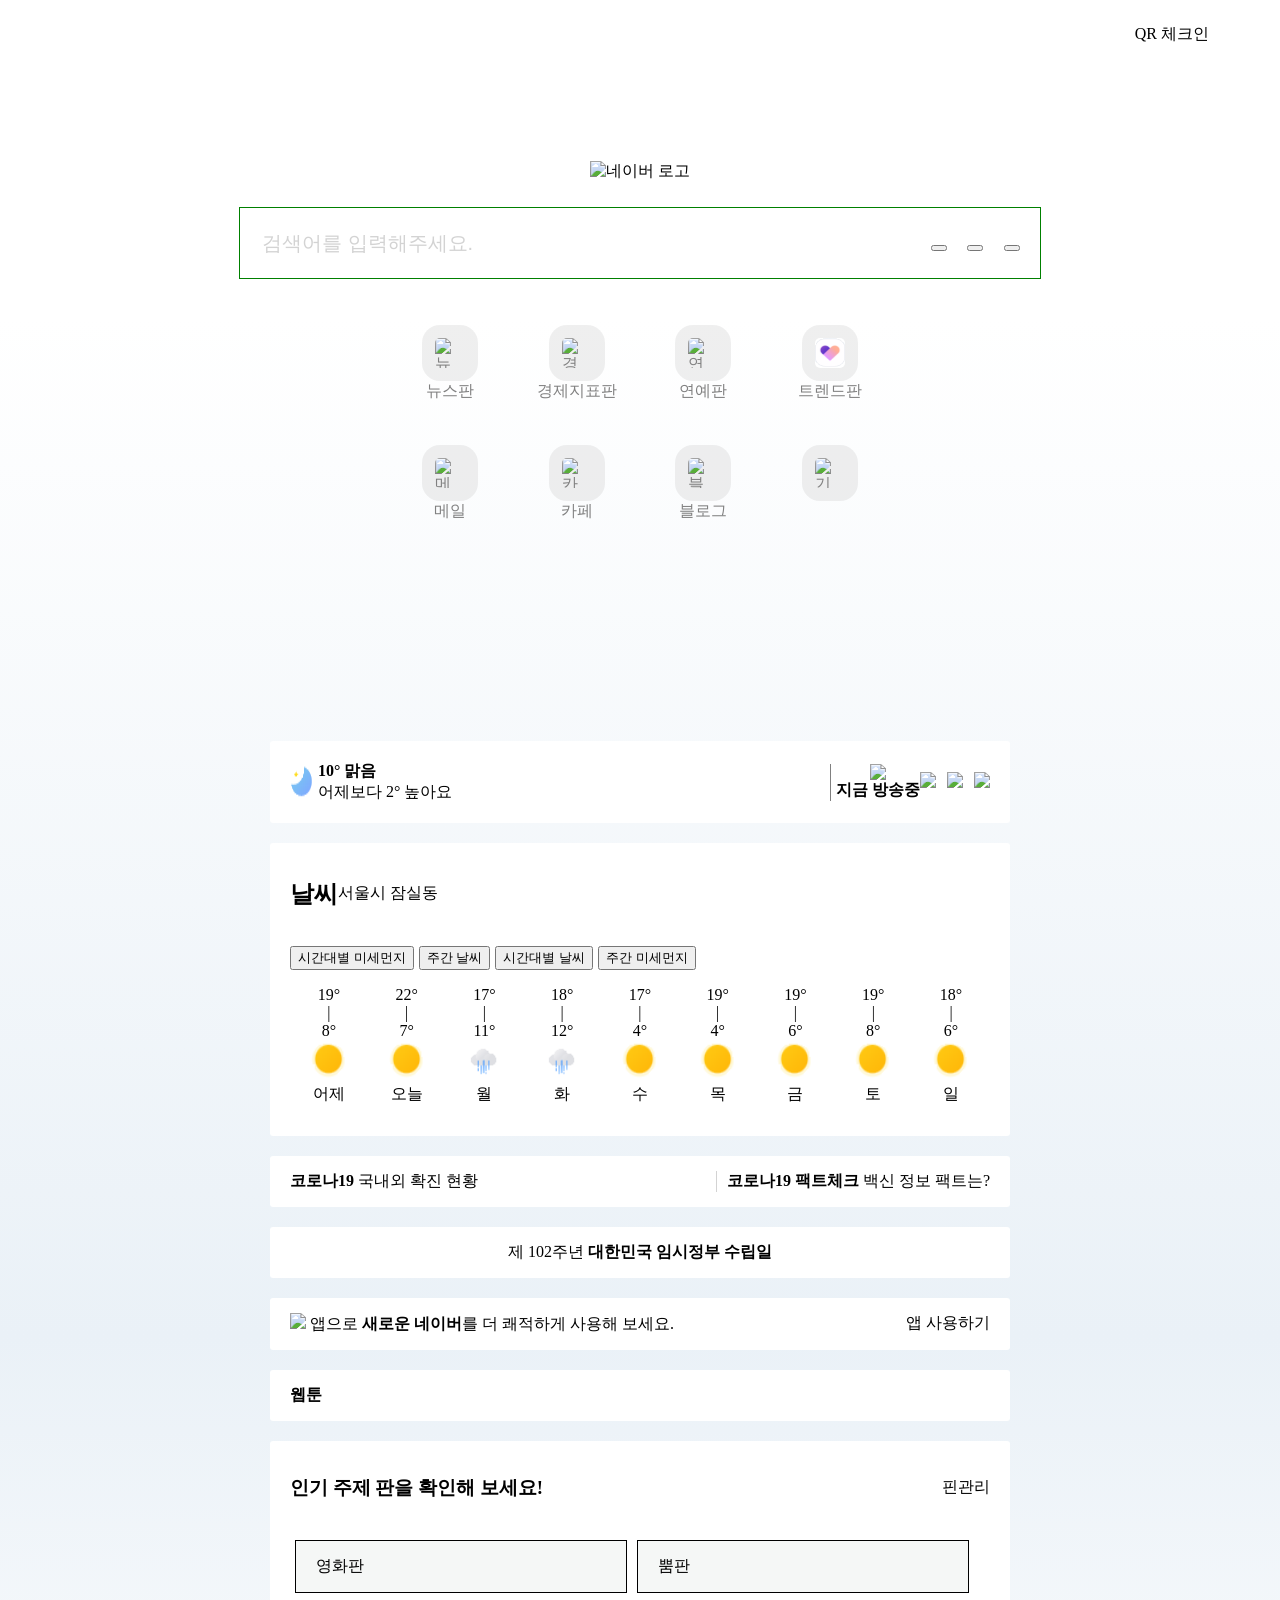
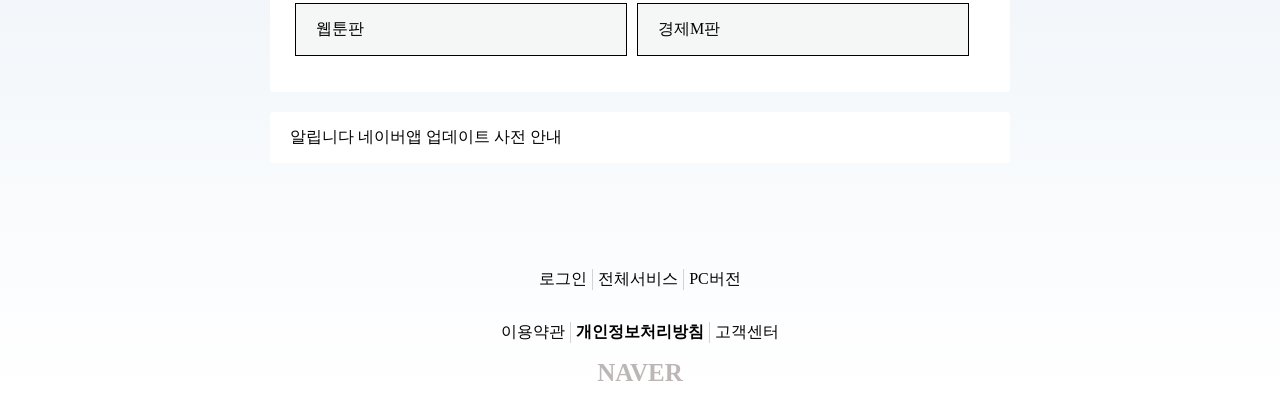
==== Quest02/Quest/index.html @ e65229eb "index와사진" ====
<!DOCTYPE html>

<html>


<head>

	<meta charset="UTF-8">

	<meta name="viewport" content="width=device-width, initial-scale=1.0">

	<meta http-equiv="X-UA-Compatible" content="IE=edge">

	<meta name="description" content="네이버 페이지의 구조를 따라 만들어봅니다.">

	<meta name="author" content="hyebin">

	<meta name="keywords" content="네이버, 네이버 따라만들기, 네이버 구조">

	<title>네이버</title>

	<script src="https://kit.fontawesome.com/5963137a15.js" crossorigin="anonymous"></script>

	<link rel="stylesheet" href="#">

	<script src="#"></script>

	<style>
		li {
			list-style: none;
		}

		a {
			text-decoration: none;
			color: black;
		}

		header {
			margin-bottom: 80px;
		}

		ul{
			padding: 0;
		}

		body {
			/* Permalink - use to edit and share this gradient: https://colorzilla.com/gradient-editor/#ffffff+16,eaf1f7+67,ffffff+100 */
			background: rgb(255,255,255); /* Old browsers */
			background: -moz-linear-gradient(top,  rgba(255,255,255,1) 16%, rgba(234,241,247,1) 67%, rgba(255,255,255,1) 100%); /* FF3.6-15 */
			background: -webkit-linear-gradient(top,  rgba(255,255,255,1) 16%,rgba(234,241,247,1) 67%,rgba(255,255,255,1) 100%); /* Chrome10-25,Safari5.1-6 */
			background: linear-gradient(to bottom,  rgba(255,255,255,1) 16%,rgba(234,241,247,1) 67%,rgba(255,255,255,1) 100%); /* W3C, IE10+, FF16+, Chrome26+, Opera12+, Safari7+ */
			filter: progid:DXImageTransform.Microsoft.gradient( startColorstr='#ffffff', endColorstr='#ffffff',GradientType=0 ); /* IE6-9 */
		}

		main,
		footer {
			display: flex;
			flex-direction: column;
			align-items: center;
			padding-top: 80px;
		}

		/* header menu */
		.menu {
			display: flex;
			justify-content: space-between;
			align-items: center;
		}

		.menu>ul {
			width: 150px;
			/* 여기 왜 안 늘리면 안되지? 언제 크기 고정이 됐을까? 알아보자*/
			display: flex;
			justify-content: space-around;
		}

		/* header logo */
		.logo {
			text-align: center;
			/* 가운데 정렬 차이점들좀 알아보자 일단 다 만들어 보고*/
			padding-top: 100px;
		}

		.logo>img {
			width: 300px;
		}

		/* header search */
		.search {
			display: flex;
			justify-content: center;
			margin-top: 25px;
		}

		.search_content {
			display: flex;
			justify-content: space-between;
			align-items: center;
			border: solid 1px green;
			width: 800px;
			height: 70px;
		}

		.search_content>ul {
			display: flex;
			width: 130px;
			justify-content: space-evenly;
		}

		.search_content input {
			width: 600px;
			height: 40px;
			margin-left: 20px;
			font-size: 20px;
			border: none;
		}

		.search_content input::placeholder {
			color: lightgray;
		}

		.search_content input:focus {
			outline: none;
		}

		/* nav */
		nav {
			display: flex;
			justify-content: center;
			margin-top: 20px;
		}

		nav>ul {
			display: flex;
			flex-wrap: wrap;
			justify-content: space-between;
			width: 500px;
		}

		nav img {
			width: 30px;
			height: 30px;
			padding: 13px;
			border: 1px solid none;
			background-color: rgba(128, 128, 128, 0.127);
			border-radius: 18px;

		}

		nav div {
			display: flex;
			flex-direction: column;
			align-items: center;
			width: 100px;
			height: 100px;
			margin: 10px;
		}

		nav a {
			color: gray;
		}

		/* main container */
		.container {
			width: 700px;
			background-color: white;
			margin-top: 10px;
			margin-bottom: 10px;
			border-radius: 3px;
			padding: 15px 20px 15px 20px;
		}

		/* main now */
		.now {
			display: flex;
			align-items: center;
			justify-content: space-between;
		}

		.now_weather {
			display: flex;
		}

		.now_weather_write {
			display: flex;
			flex-direction: column;
		}

		.now_broad {
			display: flex;
			align-items: center;
		}

		.now_broad_write {
			display: flex;
			flex-direction: column;
			align-items: center;
			border-left: 1px solid gray;
			padding-left: 5px;
		}

		.now ul {
			display: flex;
			width: 70px;
			justify-content: space-between;
		}

		/* main weather */
		.weather_head {
			display: flex;
			align-items: center;
			justify-content: space-between;
		}

		.weather_head2 {
			display: flex;
			align-items: center;
		}

		.weather_list > ul{
			display: flex;
		}

		.weather_list li{
			margin-right: 5px;
		}

		.weather_month > ul{
			display: flex;
			justify-content: space-around;
		}
		.weather_month > ul > li > ul{
			display: flex;
			flex-direction: column;
    		align-items: center;
		}
		.weather_month img{
			height: 40px;
			width: 40px;
		}

		/* main covid */
		.covid{
			display: flex;
			justify-content: space-between;
		}
		.covid div:nth-child(2){
			border-left: 1px solid lightgray;
			padding-left: 10px;
		}

		/* main day */
		.day{
			display: flex;
			align-items: center;
			justify-content: center;
		}

		/* main app */
		.app{
			display: flex;
			justify-content: space-between;
		}

		/* main webtoon */
		.webtoon > a{
			display: flex;
			justify-content: space-between;
		}
		
		/* main board */
		.board > div{
			display: flex;
			justify-content: space-between;
			align-items: center;
		}
		.board > ul {
			display: flex;
			width: 700px;
    		flex-wrap: wrap;
		}
		.board>ul>li {
 			width: 290px;
   		 	border: 1px solid black;
 		  	padding: 15px 20px 15px 20px;
			margin: 5px;
			background-color: #f5f7f6;
		}

		.fa-chevron-right{
			text-align: right;
		}
		
		.board li > a{
			display: flex;
			align-items: center;
    		justify-content: space-between;
		}

		.update>a{
			display: flex;
			justify-content: space-between;
		}

		/* footer */
		.service{
			display: flex;
			align-items: center;
    		justify-content: center;
			flex-direction: column;
		}
		.service>ul{
			display: flex;
		}
		.service li:nth-child(2){
			border-right: 1px solid lightgray;
			border-left: 1px solid lightgray;
			padding-left: 5px;
			padding-right: 5px;
		}
		.service li{
			padding-left: 5px;
			padding-right: 5px;
		}
		.service_naver{
			font-size: 25px;
   	 		font-weight: bold;
    		color: #bcb6b6;
		}
	</style>

</head>

<body>

	<header>

		<div class="menu">
			<i class="fas fa-bars"></i>
			<ul>
				<li><a href="#">QR 체크인</a></li>
				<li><a href="#"><i class="fab fa-cc-apple-pay"></i></a></li>
				<li><a href="#"><i class="fas fa-print"></i></a></li>
			</ul>
		</div>

		<div class="logo">
			<img class="logo_img" src="img/Naver.png" alt="네이버 로고">
		</div>


		<section class="search">
			<div class="search_content">
				<form action="#">
					<input type="text" name="search_input" placeholder="검색어를 입력해주세요.">
				</form>
				<ul>
					<li><button><i class="fas fa-microphone"></i></button></li>
					<li><button><i class="fas fa-camera"></i></button></li>
					<li><button><i class="fas fa-map-marker-alt"></i></button></li>
				</ul>
			</div>
		</section>


		<nav>
			<ul>
				<li>
					<a href="main.html">
						<div>
							<img src="https://s.pstatic.net/static/www/mobile/edit/20220303_0/upload_1646297330983vHTOQ.png"
								alt="뉴스판">
							<span>뉴스판</span>
						</div>
					</a>
				</li>
				<li>
					<a href="main.html">
						<div>
							<img src="https://s.pstatic.net/static/www/mobile/edit/2021/0426/upload_16194098613516y6da.png"
								alt="경제지표판">
							<span>경제지표판</span>
						</div>
					</a>
				</li>
				<li>
					<a href="main.html">
						<div>
							<img src="https://s.pstatic.net/static/www/mobile/edit/2021/0426/upload_1619409873291ZKgsb.png"
								alt="연예판">
							<span>연예판</span>
						</div>
					</a>
				</li>
				<li>
					<a href="main.html">
						<div>
							<img src="img/트렌드판.png" alt="트렌드판">
							<span>트렌드판</span>
						</div>
					</a>
				</li>
				<li>
					<a href="main.html">
						<div>
							<img src="https://s.pstatic.net/static/www/mobile/edit/2020/0319/mobile_19411917574.png"
								alt="메일">
							<span>메일</span>
						</div>
					</a>
				</li>
				<li>
					<a href="main.html">
						<div>
							<img src="https://s.pstatic.net/static/www/mobile/edit/2020/0319/mobile_191015178706.png"
								alt="카페">
							<span>카페</span>
						</div>
					</a>
				</li>
				<li>
					<a href="main.html">
						<div>
							<img src="https://s.pstatic.net/static/www/mobile/edit/2020/0319/mobile_181505455420.png"
								alt="블로그">
							<span>블로그</span>
						</div>
					</a>
				</li>
				<li>
					<a href="main.html">
						<div>
							<img src="https://s.pstatic.net/static/www/mobile/edit/2021/0427/upload_1619497854375Q53rw.png"
								alt="기타">
						</div>
					</a>
				</li>
			</ul>
		</nav>
	</header>

	<main>

		<!-- 첫 번째 : 현재 날씨 & 방송 start-->
		<div class="now container">
			<div class="now_weather">
				<img src="img/달.png">
				<div class="now_weather_write">
					<strong>10° 맑음</strong>
					<span>어제보다 2° 높아요</span>
				</div>
			</div>
			<div class="now_broad">
				<div class="now_broad_write">
					<img src="img/now.png">
					<strong>지금 방송중</strong>
				</div>
				<ul>
					<li><a href="#"><img src="img/방송1.png"></a></li>
					<li><a href="#"><img src="img/방송2.png"></a></li>
					<li><a href="#"><img src="img/방송3.png"></a></li>
				</ul>
			</div>
		</div>
		<!-- 첫 번째 end -->

		<!-- 두 번째 : 날씨 start-->
		<section class="weather container">
			<div class="weather_head">
				<div class="weather_head2">
					<h2>날씨</h2>
					<span>서울시 잠실동</span>
					<i class="fa-solid fa-location-crosshairs"></i>
				</div>
				<i class="fa-solid fa-chevron-up"></i></a>
			</div>
			<div class="weather_list">
				<ul>
					<li><button>시간대별 미세먼지</button></li>
					<li><button>주간 날씨</button></li>
					<li><button>시간대별 날씨</button></li>
					<li><button>주간 미세먼지</button></li>
				</ul>
			</div>
			<div class="weather_month">
				<ul>
					<li>
						<ul>
							<li>19°</li>
							<li>|</li>
							<li>8°</li>
							<li><img src="img/해.png" alt="해"></li>
							<li>어제</li>
						</ul>
					</li>
					<li>
						<ul>
							<li>22°</li>
							<li>|</li>
							<li>7°</li>
							<li><img src="img/해.png" alt="해"></li>
							<li>오늘</li>
						</ul>
					</li>
					<li>
						<ul>
							<li>17°</li>
							<li>|</li>
							<li>11°</li>
							<li><img src="img/비.png" alt="비"></li>
							<li>월</li>
						</ul>
					</li>
					<li>
						<ul>
							<li>18°</li>
							<li>|</li>
							<li>12°</li>
							<li><img src="img/비.png" alt="비"></li>
							<li>화</li>
						</ul>
					</li>
					<li>
						<ul>
							<li>17°</li>
							<li>|</li>
							<li>4°</li>
							<li><img src="img/해.png" alt="해"></i></li>
							<li>수</li>
						</ul>
					</li>
					<li>
						<ul>
							<li>19°</li>
							<li>|</li>
							<li>4°</li>
							<li><img src="img/해.png" alt="해"></li>
							<li>목</li>
						</ul>
					</li>
					<li>
						<ul>
							<li>19°</li>
							<li>|</li>
							<li>6°</li>
							<li><img src="img/해.png" alt="해"></li>
							<li>금</li>
						</ul>
					</li>
					<li>
						<ul>
							<li>19°</li>
							<li>|</li>
							<li>8°</li>
							<li><img src="img/해.png" alt="해"></li>
							<li>토</li>
						</ul>
					</li>
					<li>
						<ul>
							<li>18°</li>
							<li>|</li>
							<li>6°</li>
							<li><img src="img/해.png" alt="해"></li>
							<li>일</li>
						</ul>
					</li>
				</ul>
			</div>
			</div>
		</section>
		<!-- 두 번째 end-->
		
		<!-- 세 번째 -->
		<div class="covid container">
			<div>
				<i class="fa-solid fa-virus-covid-slash"></i>
				<strong>코로나19</strong>
				<span>국내외 확진 현황</span>
			</div>
			<div>
				<i class="fa-regular fa-circle-xmark"></i>
				<strong>코로나19 팩트체크</strong>
				<span>백신 정보 팩트는?</span>
			</div>
		</div>

		<!-- 네 번째 -->
		<div class="day container">
			<i class="fa-solid fa-building"></i>
			<span>제 102주년 <strong>대한민국 임시정부 수립일</strong></span>
		</div>

		<!-- 다섯 번째 -->
		<div class="app container">
			<span>
				<img src="img/Naverm.jpg">
				<span>앱으로 <strong>새로운 네이버</strong>를 더 쾌적하게 사용해 보세요.</span>
			</span>
			<a href="#">앱 사용하기</a>
		</div>

		<!-- 여섯 번째 -->
		<div class="webtoon container">
			<a href="#">
				<strong>웹툰</strong>
				<i class="fa-solid fa-chevron-down"></i>
			</a>
		</div>

		<!-- 일곱 번째 -->
		<!-- 인기 주제판이라는 연관된 주제 -->
		<section class="board container">
			<div>
				<h3>인기 주제 판을 확인해 보세요!</h3>
				<a href="#"><span>핀관리</span></a>
			</div>
			<ul>
				<li><a href="#">
					<span><i class="fa-solid fa-video"></i>영화판</span>
					<i class="fa-solid fa-chevron-right"></i></a>
				</li>
				<li><a href="#"><span><i class="fa-solid fa-book"></i>뿜판</span><i
							class="fa-solid fa-chevron-right"></i></a></li>
				<li><a href="#"><span><i class="fa-solid fa-book-bookmark"></i>웹툰판</span><i
							class="fa-solid fa-chevron-right"></i></a></li>
				<li><a href="#"><span><i class="fa-solid fa-chart-line"></i>경제M판</span><i
							class="fa-solid fa-chevron-right"></i></a></li>
			</ul>
		</section>

		<!-- 여덟 번째 -->
		<div class="update container">
			<a href="#">
				<span>
					<span class="update_report">알립니다</span>
					<span>네이버앱 업데이트 사전 안내</span>
				</span>
				<i class="fa-solid fa-chevron-right"></i>
			</a>
		</div>
	</main>

	<footer>
		<div class="service">
			<ul>
				<li><a href="#">로그인</a></li>
				<li><a href="#">전체서비스</a></li>
				<li><a href="#">PC버전</a></li>
			</ul>
			<ul>
				<li><a href="#">이용약관</a></li>
				<li><a href="#"><strong>개인정보처리방침</strong></a></li>
				<li><a href="#">고객센터</a></li>
			</ul>
			<span class="service_naver">NAVER</span>
		</div>
	</footer>
</body>

</html>
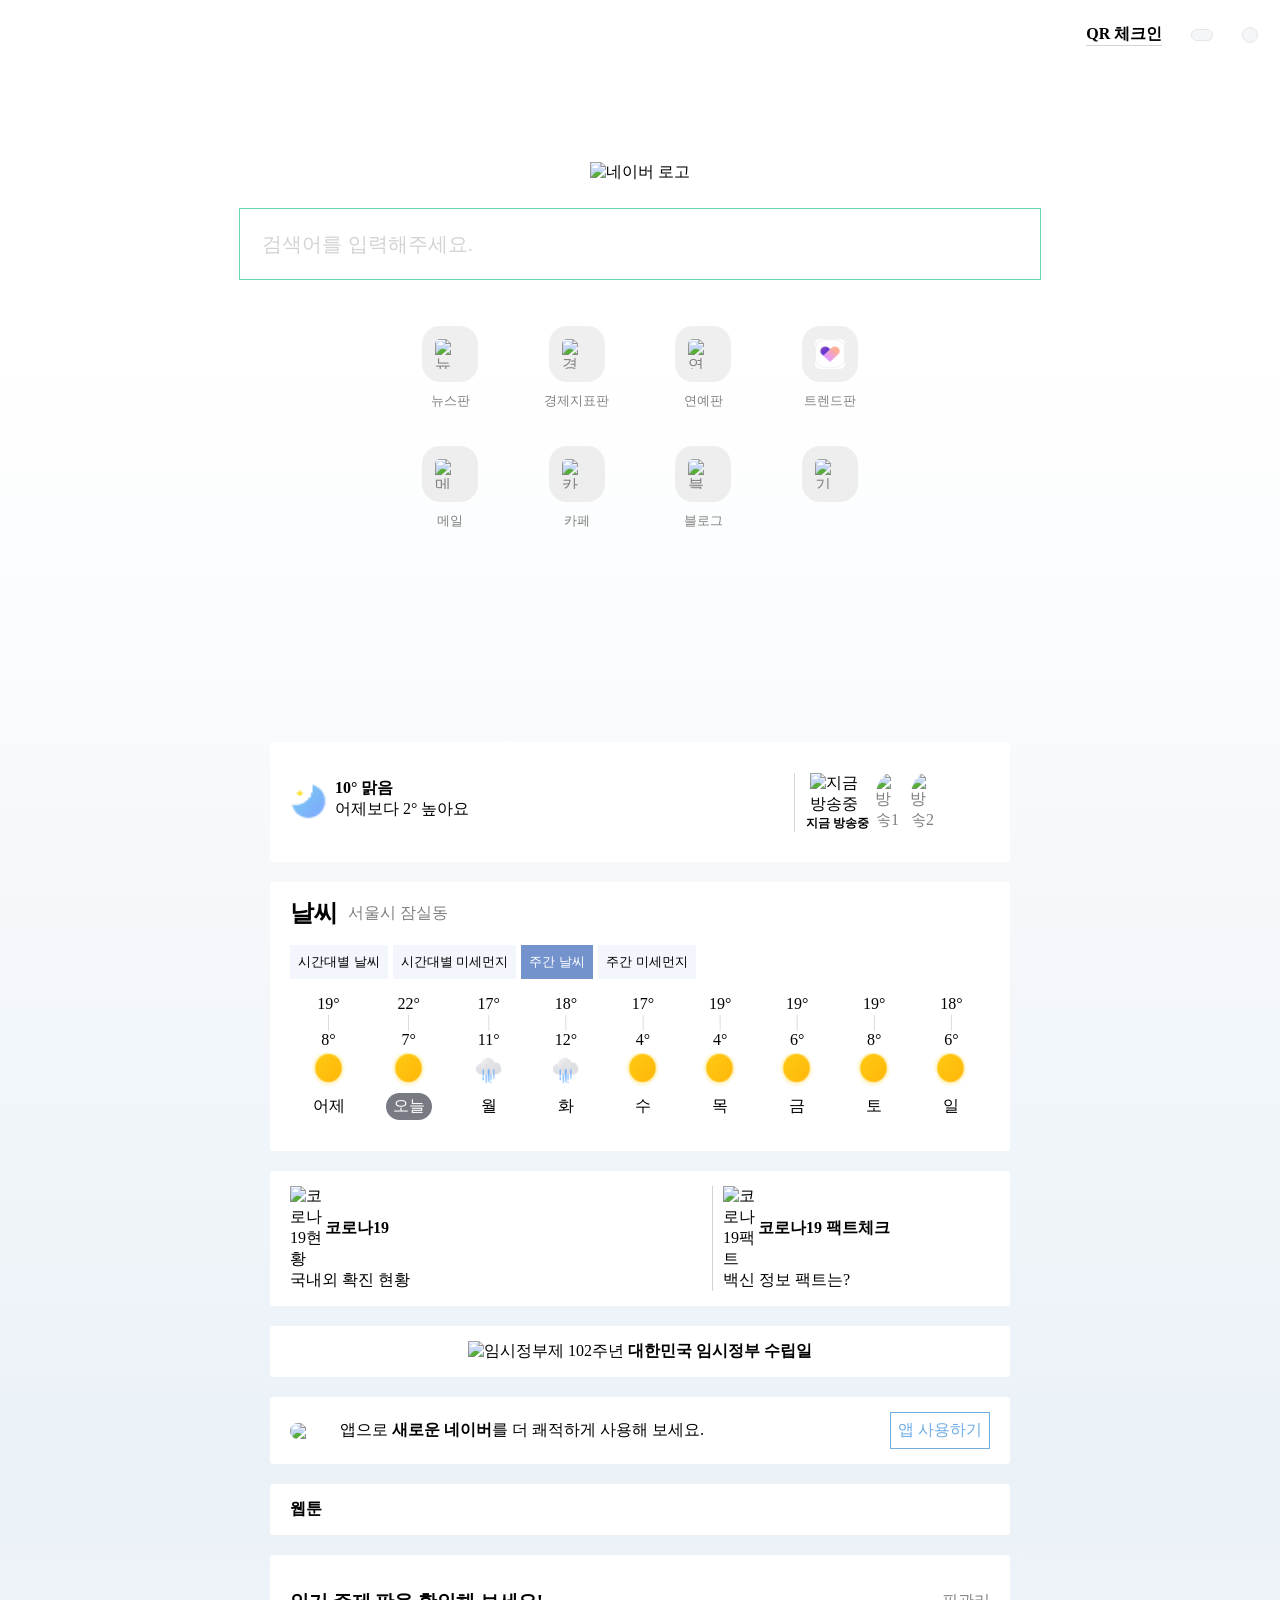
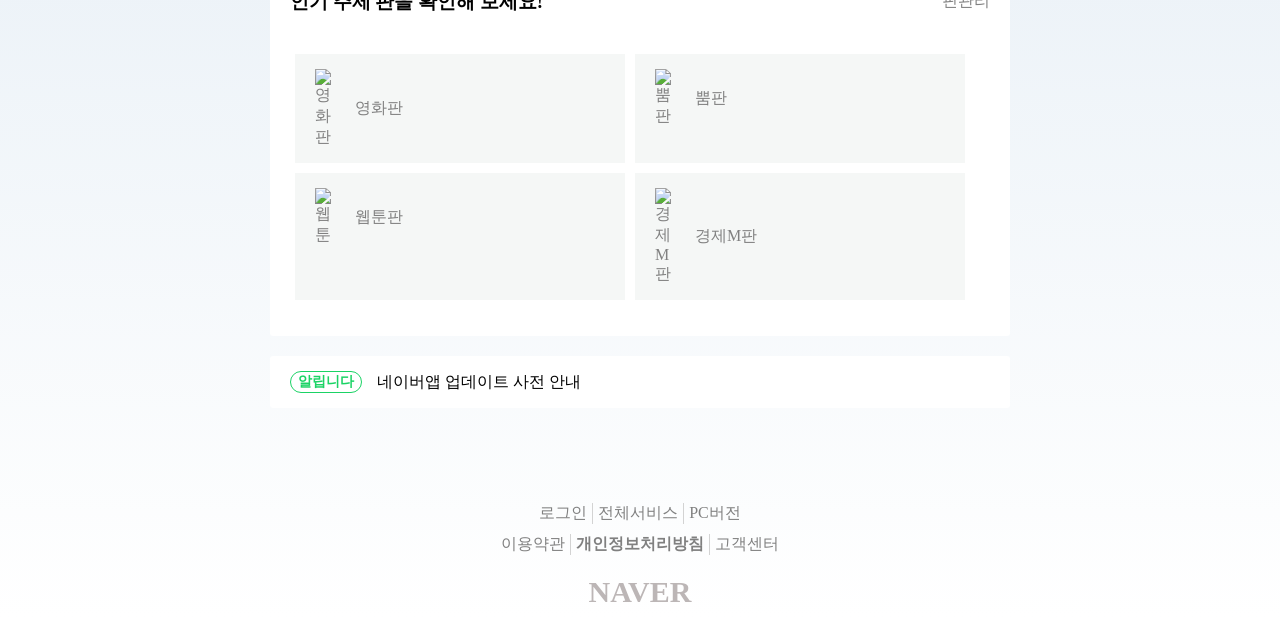
==== commit 4369e54f: "index완료" ====
--- a/Quest02/Quest/index.html
+++ b/Quest02/Quest/index.html
@@ -21,320 +21,16 @@
 
 	<script src="https://kit.fontawesome.com/5963137a15.js" crossorigin="anonymous"></script>
 
-	<link rel="stylesheet" href="#">
+	<link rel="stylesheet" href="index.css">
 
 	<script src="#"></script>
 
-	<style>
-		li {
-			list-style: none;
-		}
-
-		a {
-			text-decoration: none;
-			color: black;
-		}
-
-		header {
-			margin-bottom: 80px;
-		}
-
-		ul{
-			padding: 0;
-		}
-
-		body {
-			/* Permalink - use to edit and share this gradient: https://colorzilla.com/gradient-editor/#ffffff+16,eaf1f7+67,ffffff+100 */
-			background: rgb(255,255,255); /* Old browsers */
-			background: -moz-linear-gradient(top,  rgba(255,255,255,1) 16%, rgba(234,241,247,1) 67%, rgba(255,255,255,1) 100%); /* FF3.6-15 */
-			background: -webkit-linear-gradient(top,  rgba(255,255,255,1) 16%,rgba(234,241,247,1) 67%,rgba(255,255,255,1) 100%); /* Chrome10-25,Safari5.1-6 */
-			background: linear-gradient(to bottom,  rgba(255,255,255,1) 16%,rgba(234,241,247,1) 67%,rgba(255,255,255,1) 100%); /* W3C, IE10+, FF16+, Chrome26+, Opera12+, Safari7+ */
-			filter: progid:DXImageTransform.Microsoft.gradient( startColorstr='#ffffff', endColorstr='#ffffff',GradientType=0 ); /* IE6-9 */
-		}
-
-		main,
-		footer {
-			display: flex;
-			flex-direction: column;
-			align-items: center;
-			padding-top: 80px;
-		}
-
-		/* header menu */
-		.menu {
-			display: flex;
-			justify-content: space-between;
-			align-items: center;
-		}
-
-		.menu>ul {
-			width: 150px;
-			/* 여기 왜 안 늘리면 안되지? 언제 크기 고정이 됐을까? 알아보자*/
-			display: flex;
-			justify-content: space-around;
-		}
-
-		/* header logo */
-		.logo {
-			text-align: center;
-			/* 가운데 정렬 차이점들좀 알아보자 일단 다 만들어 보고*/
-			padding-top: 100px;
-		}
-
-		.logo>img {
-			width: 300px;
-		}
-
-		/* header search */
-		.search {
-			display: flex;
-			justify-content: center;
-			margin-top: 25px;
-		}
-
-		.search_content {
-			display: flex;
-			justify-content: space-between;
-			align-items: center;
-			border: solid 1px green;
-			width: 800px;
-			height: 70px;
-		}
-
-		.search_content>ul {
-			display: flex;
-			width: 130px;
-			justify-content: space-evenly;
-		}
-
-		.search_content input {
-			width: 600px;
-			height: 40px;
-			margin-left: 20px;
-			font-size: 20px;
-			border: none;
-		}
-
-		.search_content input::placeholder {
-			color: lightgray;
-		}
-
-		.search_content input:focus {
-			outline: none;
-		}
-
-		/* nav */
-		nav {
-			display: flex;
-			justify-content: center;
-			margin-top: 20px;
-		}
-
-		nav>ul {
-			display: flex;
-			flex-wrap: wrap;
-			justify-content: space-between;
-			width: 500px;
-		}
-
-		nav img {
-			width: 30px;
-			height: 30px;
-			padding: 13px;
-			border: 1px solid none;
-			background-color: rgba(128, 128, 128, 0.127);
-			border-radius: 18px;
-
-		}
-
-		nav div {
-			display: flex;
-			flex-direction: column;
-			align-items: center;
-			width: 100px;
-			height: 100px;
-			margin: 10px;
-		}
-
-		nav a {
-			color: gray;
-		}
-
-		/* main container */
-		.container {
-			width: 700px;
-			background-color: white;
-			margin-top: 10px;
-			margin-bottom: 10px;
-			border-radius: 3px;
-			padding: 15px 20px 15px 20px;
-		}
-
-		/* main now */
-		.now {
-			display: flex;
-			align-items: center;
-			justify-content: space-between;
-		}
-
-		.now_weather {
-			display: flex;
-		}
-
-		.now_weather_write {
-			display: flex;
-			flex-direction: column;
-		}
-
-		.now_broad {
-			display: flex;
-			align-items: center;
-		}
-
-		.now_broad_write {
-			display: flex;
-			flex-direction: column;
-			align-items: center;
-			border-left: 1px solid gray;
-			padding-left: 5px;
-		}
-
-		.now ul {
-			display: flex;
-			width: 70px;
-			justify-content: space-between;
-		}
-
-		/* main weather */
-		.weather_head {
-			display: flex;
-			align-items: center;
-			justify-content: space-between;
-		}
-
-		.weather_head2 {
-			display: flex;
-			align-items: center;
-		}
-
-		.weather_list > ul{
-			display: flex;
-		}
-
-		.weather_list li{
-			margin-right: 5px;
-		}
-
-		.weather_month > ul{
-			display: flex;
-			justify-content: space-around;
-		}
-		.weather_month > ul > li > ul{
-			display: flex;
-			flex-direction: column;
-    		align-items: center;
-		}
-		.weather_month img{
-			height: 40px;
-			width: 40px;
-		}
-
-		/* main covid */
-		.covid{
-			display: flex;
-			justify-content: space-between;
-		}
-		.covid div:nth-child(2){
-			border-left: 1px solid lightgray;
-			padding-left: 10px;
-		}
-
-		/* main day */
-		.day{
-			display: flex;
-			align-items: center;
-			justify-content: center;
-		}
-
-		/* main app */
-		.app{
-			display: flex;
-			justify-content: space-between;
-		}
-
-		/* main webtoon */
-		.webtoon > a{
-			display: flex;
-			justify-content: space-between;
-		}
-		
-		/* main board */
-		.board > div{
-			display: flex;
-			justify-content: space-between;
-			align-items: center;
-		}
-		.board > ul {
-			display: flex;
-			width: 700px;
-    		flex-wrap: wrap;
-		}
-		.board>ul>li {
- 			width: 290px;
-   		 	border: 1px solid black;
- 		  	padding: 15px 20px 15px 20px;
-			margin: 5px;
-			background-color: #f5f7f6;
-		}
-
-		.fa-chevron-right{
-			text-align: right;
-		}
-		
-		.board li > a{
-			display: flex;
-			align-items: center;
-    		justify-content: space-between;
-		}
-
-		.update>a{
-			display: flex;
-			justify-content: space-between;
-		}
-
-		/* footer */
-		.service{
-			display: flex;
-			align-items: center;
-    		justify-content: center;
-			flex-direction: column;
-		}
-		.service>ul{
-			display: flex;
-		}
-		.service li:nth-child(2){
-			border-right: 1px solid lightgray;
-			border-left: 1px solid lightgray;
-			padding-left: 5px;
-			padding-right: 5px;
-		}
-		.service li{
-			padding-left: 5px;
-			padding-right: 5px;
-		}
-		.service_naver{
-			font-size: 25px;
-   	 		font-weight: bold;
-    		color: #bcb6b6;
-		}
-	</style>
 
 </head>
 
 <body>
 
 	<header>
-
 		<div class="menu">
 			<i class="fas fa-bars"></i>
 			<ul>
@@ -343,12 +39,9 @@
 				<li><a href="#"><i class="fas fa-print"></i></a></li>
 			</ul>
 		</div>
-
 		<div class="logo">
 			<img class="logo_img" src="img/Naver.png" alt="네이버 로고">
 		</div>
-
-
 		<section class="search">
 			<div class="search_content">
 				<form action="#">
@@ -362,85 +55,83 @@
 			</div>
 		</section>
 
-
 		<nav>
 			<ul>
 				<li>
-					<a href="main.html">
-						<div>
+					<div>
+						<a href="main.html">
 							<img src="https://s.pstatic.net/static/www/mobile/edit/20220303_0/upload_1646297330983vHTOQ.png"
 								alt="뉴스판">
 							<span>뉴스판</span>
-						</div>
-					</a>
-				</li>
-				<li>
-					<a href="main.html">
-						<div>
+						</a>
+					</div>
+				</li>
+				<li>
+					<div>
+						<a href="main.html">
 							<img src="https://s.pstatic.net/static/www/mobile/edit/2021/0426/upload_16194098613516y6da.png"
 								alt="경제지표판">
 							<span>경제지표판</span>
-						</div>
-					</a>
-				</li>
-				<li>
-					<a href="main.html">
-						<div>
+						</a>
+					</div>
+				</li>
+				<li>
+					<div>
+						<a href="main.html">
 							<img src="https://s.pstatic.net/static/www/mobile/edit/2021/0426/upload_1619409873291ZKgsb.png"
 								alt="연예판">
 							<span>연예판</span>
-						</div>
-					</a>
-				</li>
-				<li>
-					<a href="main.html">
-						<div>
+						</a>
+					</div>
+				</li>
+				<li>
+					<div>
+						<a href="main.html">
 							<img src="img/트렌드판.png" alt="트렌드판">
 							<span>트렌드판</span>
-						</div>
-					</a>
-				</li>
-				<li>
-					<a href="main.html">
-						<div>
+						</a>
+					</div>
+				</li>
+				<li>
+					<div>
+						<a href="main.html">
 							<img src="https://s.pstatic.net/static/www/mobile/edit/2020/0319/mobile_19411917574.png"
 								alt="메일">
 							<span>메일</span>
-						</div>
-					</a>
-				</li>
-				<li>
-					<a href="main.html">
-						<div>
+						</a>
+					</div>
+				</li>
+				<li>
+					<div>
+						<a href="main.html">
 							<img src="https://s.pstatic.net/static/www/mobile/edit/2020/0319/mobile_191015178706.png"
 								alt="카페">
 							<span>카페</span>
-						</div>
-					</a>
-				</li>
-				<li>
-					<a href="main.html">
-						<div>
+						</a>
+					</div>
+				</li>
+				<li>
+					<div>
+						<a href="main.html">
 							<img src="https://s.pstatic.net/static/www/mobile/edit/2020/0319/mobile_181505455420.png"
 								alt="블로그">
 							<span>블로그</span>
-						</div>
-					</a>
-				</li>
-				<li>
-					<a href="main.html">
-						<div>
+						</a>
+					</div>
+				</li>
+				<li>
+					<div>
+						<a href="main.html">
 							<img src="https://s.pstatic.net/static/www/mobile/edit/2021/0427/upload_1619497854375Q53rw.png"
 								alt="기타">
-						</div>
-					</a>
+						</a>
+					</div>
 				</li>
 			</ul>
 		</nav>
 	</header>
 
 	<main>
-
 		<!-- 첫 번째 : 현재 날씨 & 방송 start-->
 		<div class="now container">
 			<div class="now_weather">
@@ -452,13 +143,12 @@
 			</div>
 			<div class="now_broad">
 				<div class="now_broad_write">
-					<img src="img/now.png">
+					<img src="img/now.png" alt="지금방송중">
 					<strong>지금 방송중</strong>
 				</div>
 				<ul>
-					<li><a href="#"><img src="img/방송1.png"></a></li>
-					<li><a href="#"><img src="img/방송2.png"></a></li>
-					<li><a href="#"><img src="img/방송3.png"></a></li>
+					<li><a href="#"><img src="img/방송1.jfif" alt="방송1"></a></li>
+					<li><a href="#"><img src="img/방송2.jfif" alt="방송2"></a></li>
 				</ul>
 			</div>
 		</div>
@@ -476,9 +166,9 @@
 			</div>
 			<div class="weather_list">
 				<ul>
+					<li><button>시간대별 날씨</button></li>
 					<li><button>시간대별 미세먼지</button></li>
 					<li><button>주간 날씨</button></li>
-					<li><button>시간대별 날씨</button></li>
 					<li><button>주간 미세먼지</button></li>
 				</ul>
 			</div>
@@ -499,7 +189,7 @@
 							<li>|</li>
 							<li>7°</li>
 							<li><img src="img/해.png" alt="해"></li>
-							<li>오늘</li>
+							<li class="today">오늘</li>
 						</ul>
 					</li>
 					<li>
@@ -570,32 +260,36 @@
 			</div>
 		</section>
 		<!-- 두 번째 end-->
-		
+
 		<!-- 세 번째 -->
 		<div class="covid container">
-			<div>
-				<i class="fa-solid fa-virus-covid-slash"></i>
-				<strong>코로나19</strong>
+			<div class="covid_now">
+				<div>
+					<img src="img/코로나1.png" alt="코로나19현황">
+					<strong>코로나19</strong>
+				</div>
 				<span>국내외 확진 현황</span>
 			</div>
-			<div>
-				<i class="fa-regular fa-circle-xmark"></i>
-				<strong>코로나19 팩트체크</strong>
+			<div class="covid_fact">
+				<div>
+					<img src="img/코로나2.png" alt="코로나19팩트">
+					<strong>코로나19 팩트체크</strong>
+				</div>
 				<span>백신 정보 팩트는?</span>
 			</div>
 		</div>
 
 		<!-- 네 번째 -->
 		<div class="day container">
-			<i class="fa-solid fa-building"></i>
-			<span>제 102주년 <strong>대한민국 임시정부 수립일</strong></span>
+			<img src="img/임시정부.png" alt="임시정부">
+			<span>제 102주년&nbsp<strong>대한민국 임시정부 수립일</strong></span>
 		</div>
 
 		<!-- 다섯 번째 -->
 		<div class="app container">
 			<span>
 				<img src="img/Naverm.jpg">
-				<span>앱으로 <strong>새로운 네이버</strong>를 더 쾌적하게 사용해 보세요.</span>
+				<span>앱으로&nbsp<strong>새로운 네이버</strong>를 더 쾌적하게 사용해 보세요.</span>
 			</span>
 			<a href="#">앱 사용하기</a>
 		</div>
@@ -617,15 +311,19 @@
 			</div>
 			<ul>
 				<li><a href="#">
-					<span><i class="fa-solid fa-video"></i>영화판</span>
-					<i class="fa-solid fa-chevron-right"></i></a>
-				</li>
-				<li><a href="#"><span><i class="fa-solid fa-book"></i>뿜판</span><i
-							class="fa-solid fa-chevron-right"></i></a></li>
-				<li><a href="#"><span><i class="fa-solid fa-book-bookmark"></i>웹툰판</span><i
-							class="fa-solid fa-chevron-right"></i></a></li>
-				<li><a href="#"><span><i class="fa-solid fa-chart-line"></i>경제M판</span><i
-							class="fa-solid fa-chevron-right"></i></a></li>
+						<span><img src="https://s.pstatic.net/static/www/mobile/edit/2021/0818/mobile_165213477741.png"
+								alt="영화판">영화판</span>
+						<i class="fa-solid fa-chevron-right"></i></a>
+				</li>
+				<li><a href="#"><span><img
+								src="https://s.pstatic.net/static/www/mobile/edit/2020/0319/mobile_193621924331.png"
+								alt="뿜판">뿜판</span><i class="fa-solid fa-chevron-right"></i></a></li>
+				<li><a href="#"><span><img
+								src="https://s.pstatic.net/static/www/mobile/edit/2020/0319/mobile_192115600814.png"
+								alt="웹툰">웹툰판</span><i class="fa-solid fa-chevron-right"></i></a></li>
+				<li><a href="#"><span><img
+								src="https://s.pstatic.net/static/www/mobile/edit/2020/0319/mobile_193854889669.png"
+								alt="경제M판">경제M판</span><i class="fa-solid fa-chevron-right"></i></a></li>
 			</ul>
 		</section>
 
@@ -633,7 +331,7 @@
 		<div class="update container">
 			<a href="#">
 				<span>
-					<span class="update_report">알립니다</span>
+					<strong class="update_report">알립니다</strong>
 					<span>네이버앱 업데이트 사전 안내</span>
 				</span>
 				<i class="fa-solid fa-chevron-right"></i>
--- a/Quest02/Quest/index.css
+++ b/Quest02/Quest/index.css
@@ -0,0 +1,499 @@
+@font-face {
+    font-family: 'NanumSquareRound';
+    src: url('https://cdn.jsdelivr.net/gh/projectnoonnu/noonfonts_two@1.0/NanumSquareRound.woff') format('woff');
+    font-weight: normal;
+    font-style: normal;
+}
+
+@import url('https://fonts.googleapis.com/css?family=Black+Han+Sans:400');
+
+body {
+    font-family: 'NanumSquareRound';
+}
+
+li {
+    list-style: none;
+}
+
+a {
+    text-decoration: none;
+    color: gray;
+}
+
+header {
+    margin-bottom: 80px;
+}
+
+ul {
+    padding: 0;
+}
+
+body {
+    /* Permalink - use to edit and share this gradient: https://colorzilla.com/gradient-editor/#ffffff+16,eaf1f7+67,ffffff+100 */
+    background: rgb(255, 255, 255);
+    /* Old browsers */
+    background: -moz-linear-gradient(top, rgba(255, 255, 255, 1) 16%, rgba(234, 241, 247, 1) 67%, rgba(255, 255, 255, 1) 100%);
+    /* FF3.6-15 */
+    background: -webkit-linear-gradient(top, rgba(255, 255, 255, 1) 16%, rgba(234, 241, 247, 1) 67%, rgba(255, 255, 255, 1) 100%);
+    /* Chrome10-25,Safari5.1-6 */
+    background: linear-gradient(to bottom, rgba(255, 255, 255, 1) 16%, rgba(234, 241, 247, 1) 67%, rgba(255, 255, 255, 1) 100%);
+    /* W3C, IE10+, FF16+, Chrome26+, Opera12+, Safari7+ */
+    filter: progid:DXImageTransform.Microsoft.gradient(startColorstr='#ffffff', endColorstr='#ffffff', GradientType=0);
+    /* IE6-9 */
+}
+
+main,
+footer {
+    display: flex;
+    flex-direction: column;
+    align-items: center;
+    padding-top: 80px;
+}
+
+span {
+    display: flex;
+    align-items: center;
+}
+
+/* header menu */
+.menu {
+    display: flex;
+    justify-content: space-between;
+    align-items: center;
+}
+
+.menu>ul {
+    width: 200px;
+    /* 왜 ul안 늘리면 flex가 안되는거지? 찾아보자 */
+    display: flex;
+    justify-content: space-around;
+    align-items: center;
+}
+
+.fa-bars {
+    font-size: 25px;
+    color: gray;
+}
+
+.menu a {
+    color: black;
+    font-weight: bold;
+}
+
+.menu li:nth-child(1) {
+    border-bottom: lightgray 1px solid;
+}
+
+.menu li:nth-child(2) {
+    border: 1px solid #e4e5e7;
+    padding: 5px 10px 5px 10px;
+    border-radius: 17px;
+    background-color: #f4f6f8;
+}
+
+.menu li:nth-child(3) {
+    border: 1px solid #e4e5e7;
+    border-radius: 50%;
+    padding: 7px;
+    background-color: #f4f6f8;
+}
+
+.fa-print {
+    font-size: 20px;
+}
+
+.fa-cc-apple-pay {
+    font-size: 20px;
+}
+
+/* header logo */
+.logo {
+    text-align: center;
+    /* 가운데 정렬 차이점들좀 알아보자 일단 다 만들어 보고*/
+    padding-top: 100px;
+}
+
+.logo>img {
+    width: 300px;
+}
+
+/* header search */
+.search {
+    display: flex;
+    justify-content: center;
+    margin-top: 25px;
+}
+
+.search_content {
+    display: flex;
+    justify-content: space-between;
+    align-items: center;
+    border: solid 1px #62d8a9;
+    width: 800px;
+    height: 70px;
+}
+
+.search_content>ul {
+    display: flex;
+    width: 140px;
+    justify-content: space-evenly;
+}
+
+.search_content input {
+    width: 600px;
+    height: 40px;
+    margin-left: 20px;
+    font-size: 20px;
+    border: none;
+}
+
+.search_content input::placeholder {
+    color: lightgray;
+}
+
+.search_content input:focus {
+    outline: none;
+}
+
+.search button {
+    border: none;
+    background-color: white;
+}
+
+.search i {
+    font-size: 25px;
+    background: linear-gradient(to bottom, #07ea64, #d5eddf);
+    -webkit-background-clip: text;
+    color: transparent;
+}
+
+/* nav */
+nav {
+    display: flex;
+    justify-content: center;
+    margin-top: 20px;
+}
+
+nav>ul {
+    display: flex;
+    flex-wrap: wrap;
+    justify-content: space-between;
+    width: 500px;
+}
+
+nav img {
+    width: 30px;
+    height: 30px;
+    padding: 13px;
+    border: 1px solid none;
+    background-color: rgba(128, 128, 128, 0.127);
+    border-radius: 18px;
+
+}
+
+nav a {
+    display: flex;
+    flex-direction: column;
+    align-items: center;
+    width: 100px;
+    height: 100px;
+    margin: 10px;
+}
+
+nav div {
+    color: gray;
+}
+
+nav span {
+    font-size: 13px;
+    margin-top: 10px;
+}
+
+/* main container */
+.container {
+    width: 700px;
+    background-color: white;
+    margin-top: 10px;
+    margin-bottom: 10px;
+    border-radius: 3px;
+    padding: 15px 20px 15px 20px;
+}
+
+/* main now */
+.now {
+    display: flex;
+    align-items: center;
+    justify-content: space-between;
+}
+
+.now_weather {
+    display: flex;
+}
+
+.now_weather_write {
+    display: flex;
+    flex-direction: column;
+}
+
+.now_weather img {
+    width: 45px;
+}
+
+.now_broad {
+    display: flex;
+    align-items: center;
+    margin-right: 50px;
+}
+
+.now_broad_write {
+    display: flex;
+    flex-direction: column;
+    align-items: center;
+    border-left: 1px solid rgb(218, 213, 213);
+    padding-left: 10px;
+}
+
+.now_broad img {
+    width: 60px;
+    margin-left: 5px;
+}
+
+.now_broad strong {
+    font-size: 12px;
+}
+
+.now_broad>ul img {
+    width: 50px;
+    height: 50px;
+    border-radius: 50%;
+}
+
+.now ul {
+    display: flex;
+    width: 70px;
+    justify-content: space-between;
+}
+
+
+/* main weather */
+.weather_head {
+    display: flex;
+    align-items: center;
+    justify-content: space-between;
+}
+
+.weather_head2 {
+    display: flex;
+    align-items: center;
+}
+
+.weather_list>ul {
+    display: flex;
+}
+
+.weather_list li {
+    margin-right: 5px;
+}
+
+.weather_list>ul>li:nth-child(3)>button {
+    background-color: #7493cd;
+    color: white;
+}
+
+.weather_month>ul {
+    display: flex;
+    justify-content: space-around;
+}
+
+.weather_month>ul>li>ul {
+    display: flex;
+    flex-direction: column;
+    align-items: center;
+}
+
+.weather_month>ul>li>ul>li:nth-child(2) {
+    color: lightgray;
+}
+
+.today {
+    padding: 3px 7px;
+    border-radius: 15px;
+    background-color: #787b83;
+    color: #fff;
+}
+
+.weather_month>ul>li>ul>li:nth-last-child(1) {
+    padding-top: 3px;
+}
+
+.weather_month img {
+    height: 40px;
+    width: 40px;
+}
+
+.weather button {
+    padding: 8px;
+    border: none;
+    background-color: #f3f6fc;
+    ;
+    color: black;
+}
+
+.weather h2 {
+    margin: 0 10px 0 0;
+}
+
+.weather span {
+    color: gray;
+}
+
+.fa-solid.fa-location-crosshairs {
+    color: #5fa3e2;
+}
+
+/* main covid */
+.covid {
+    display: flex;
+    justify-content: space-between;
+}
+
+.covid_fact {
+    border-left: 1px solid lightgray;
+    padding-left: 10px;
+    margin-right: 100px;
+}
+
+.covid_now>div {
+    display: flex;
+    align-items: center;
+}
+
+.covid_fact>div {
+    display: flex;
+    align-items: center;
+}
+
+.covid img {
+    width: 35px;
+}
+
+/* main day */
+.day {
+    display: flex;
+    align-items: center;
+    justify-content: center;
+}
+
+/* main app */
+.app {
+    display: flex;
+    justify-content: space-between;
+}
+
+.app a {
+    border: #70ade5 1px solid;
+    padding: 7px;
+    color: #70ade5;
+}
+
+.app img {
+    width: 40px;
+    border-radius: 10px;
+    margin-right: 10px;
+}
+
+/* main webtoon */
+.webtoon>a {
+    display: flex;
+    justify-content: space-between;
+    color: black;
+}
+
+/* main board */
+.board>div {
+    display: flex;
+    justify-content: space-between;
+    align-items: center;
+}
+
+.board>ul {
+    display: flex;
+    width: 700px;
+    flex-wrap: wrap;
+}
+
+.board>ul>li {
+    width: 290px;
+    border: 1px solid black;
+    padding: 15px 20px 15px 20px;
+    margin: 5px;
+    background-color: #f5f7f6;
+    border: none;
+}
+
+.board li>a {
+    display: flex;
+    align-items: center;
+    justify-content: space-between;
+}
+
+.board img {
+    width: 30px;
+    padding-right: 10px;
+}
+
+/* update */
+
+.update>a {
+    display: flex;
+    justify-content: space-between;
+}
+
+.update_report {
+    border: 1px solid #1bd365;
+    border-radius: 20px;
+    padding: 1px 7px 1px 7px;
+    margin-right: 15px;
+    font-size: 14px;
+    color: #1bd365;
+}
+
+.update a {
+    color: black;
+}
+
+/* footer */
+.service {
+    display: flex;
+    align-items: center;
+    justify-content: center;
+    flex-direction: column;
+}
+
+.service>ul {
+    display: flex;
+    margin: 5px;
+}
+
+.service li:nth-child(2) {
+    border-right: 1px solid lightgray;
+    border-left: 1px solid lightgray;
+    padding-left: 5px;
+    padding-right: 5px;
+}
+
+.service li {
+    padding-left: 5px;
+    padding-right: 5px;
+}
+
+.service>ul:nth-child(2) {
+    margin-bottom: 20px;
+}
+
+.service_naver {
+    font-size: 30px;
+    font-weight: bold;
+    color: #bcb6b6;
+    font-family: 'Black+Han+Sans:400';
+}
